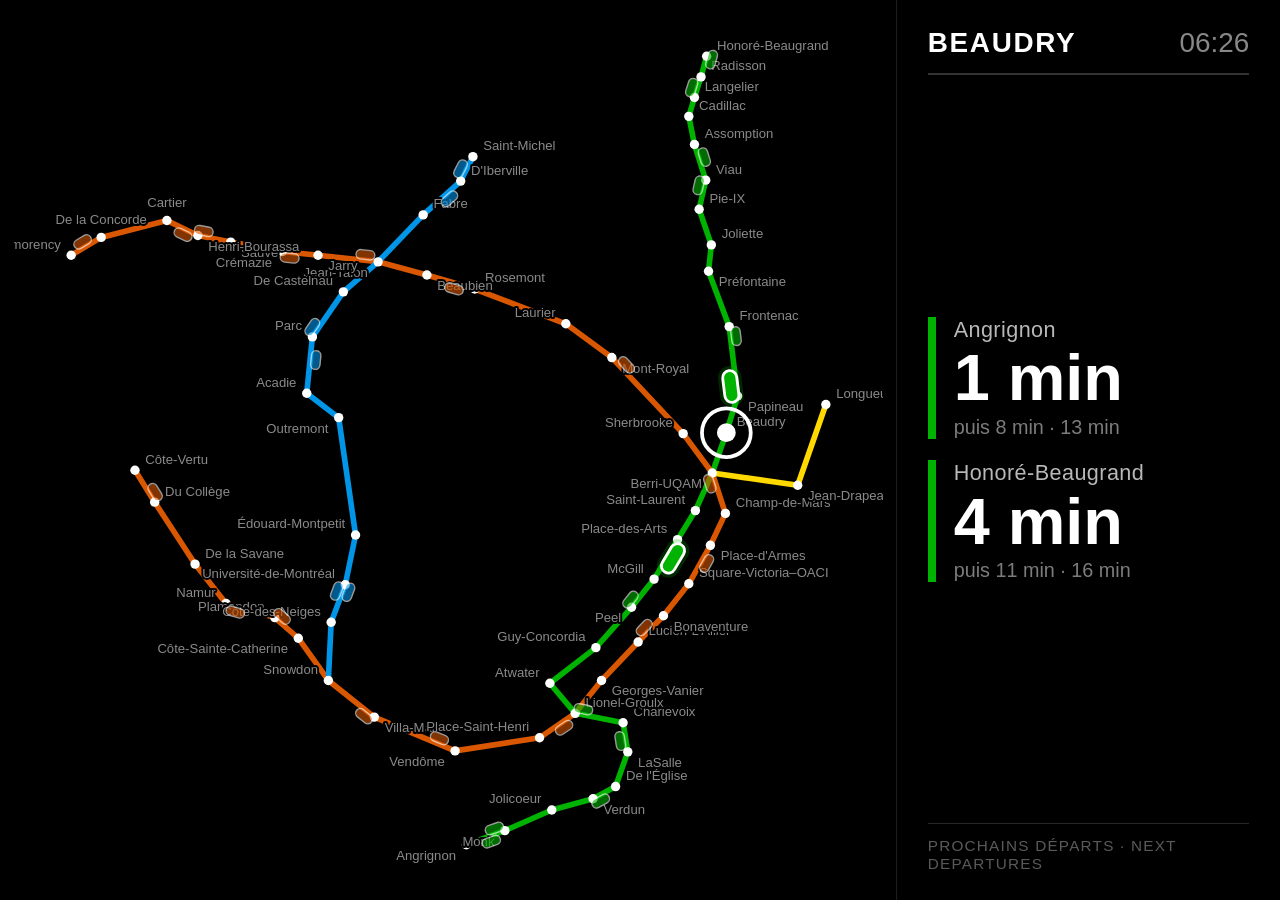
==== display.html @ d4028fa1 "Add station display view with live arrivals" ====
<!DOCTYPE html>
<html lang="fr">
<head>
<meta charset="utf-8">
<title>Métro de Montréal — affichage</title>
<link rel="stylesheet" href="css/display.css">
</head>
<body>
<div id="screen">
  <section id="mapside">
    <svg id="map" viewBox="0 0 1000 1000" preserveAspectRatio="xMidYMid meet"></svg>
  </section>

  <aside id="panel">
    <header>
      <div id="station-name">…</div>
      <div id="clock">--:--</div>
    </header>
    <div id="arrivals"></div>
    <footer>
      Prochains départs · Next departures
    </footer>
  </aside>
</div>
<script type="module" src="js/display.js"></script>
</body>
</html>
---- css/display.css ----
* { box-sizing: border-box; }

html, body {
  margin: 0;
  height: 100%;
  background: #000;
  color: #fff;
  font-family: "Segoe UI", Helvetica, Arial, sans-serif;
  overflow: hidden;
}

#screen {
  display: flex;
  height: 100vh;
}

/* ---------- Map ---------- */

#mapside {
  flex: 1;
  min-width: 0;
  display: flex;
  align-items: center;
  justify-content: center;
  padding: 1.5vh;
}

#map { width: 100%; height: 100%; }

#map text {
  paint-order: stroke;
  stroke: #000;
  stroke-width: 4px;
  stroke-linejoin: round;
  font-size: 14px !important;
  fill: #8a8a8a !important;
}

.you-are-here {
  animation: pulse 2.5s ease-in-out infinite;
}

@keyframes pulse {
  0%, 100% { r: 26; opacity: 1; }
  50%      { r: 34; opacity: 0.4; }
}

/* ---------- Arrivals panel ---------- */

#panel {
  width: 30vw;
  min-width: 340px;
  padding: 3vh 2.4vw;
  display: flex;
  flex-direction: column;
  border-left: 1px solid #1c1c1c;
}

#panel header {
  display: flex;
  justify-content: space-between;
  align-items: baseline;
  border-bottom: 2px solid #333;
  padding-bottom: 1.6vh;
}

#station-name {
  font-size: 3.1vh;
  font-weight: 700;
  letter-spacing: 0.06em;
}

#clock {
  font-size: 3.1vh;
  font-variant-numeric: tabular-nums;
  color: #888;
}

#arrivals {
  flex: 1;
  display: flex;
  flex-direction: column;
  justify-content: center;
  gap: 2.4vh;
}

.dir {
  border-left: 0.9vh solid var(--line);
  padding-left: 1.4vw;
}

.dest {
  font-size: 2.4vh;
  color: #b8b8b8;
  letter-spacing: 0.02em;
  margin-bottom: 0.4vh;
}

.first {
  font-size: 7.2vh;
  font-weight: 700;
  line-height: 1;
  font-variant-numeric: tabular-nums;
}

.first.boarding {
  color: var(--line);
  animation: blink 1.4s steps(2, start) infinite;
}

@keyframes blink { 50% { opacity: 0.35; } }

.rest {
  font-size: 2.2vh;
  color: #7c7c7c;
  margin-top: 0.5vh;
  font-variant-numeric: tabular-nums;
}

.closed {
  font-size: 4vh;
  color: #777;
  text-align: center;
}
.closed span {
  display: block;
  font-size: 2.2vh;
  color: #555;
  margin-top: 1vh;
}

#panel footer {
  border-top: 1px solid #262626;
  padding-top: 1.4vh;
  font-size: 1.7vh;
  color: #5a5a5a;
  letter-spacing: 0.08em;
  text-transform: uppercase;
}
/* Halo pulses when a train is about to arrive */
.imminent {
  animation: halo 1.1s ease-in-out infinite;
}

@keyframes halo {
  0%, 100% { opacity: 0.18; }
  50%      { opacity: 0.55; }
}
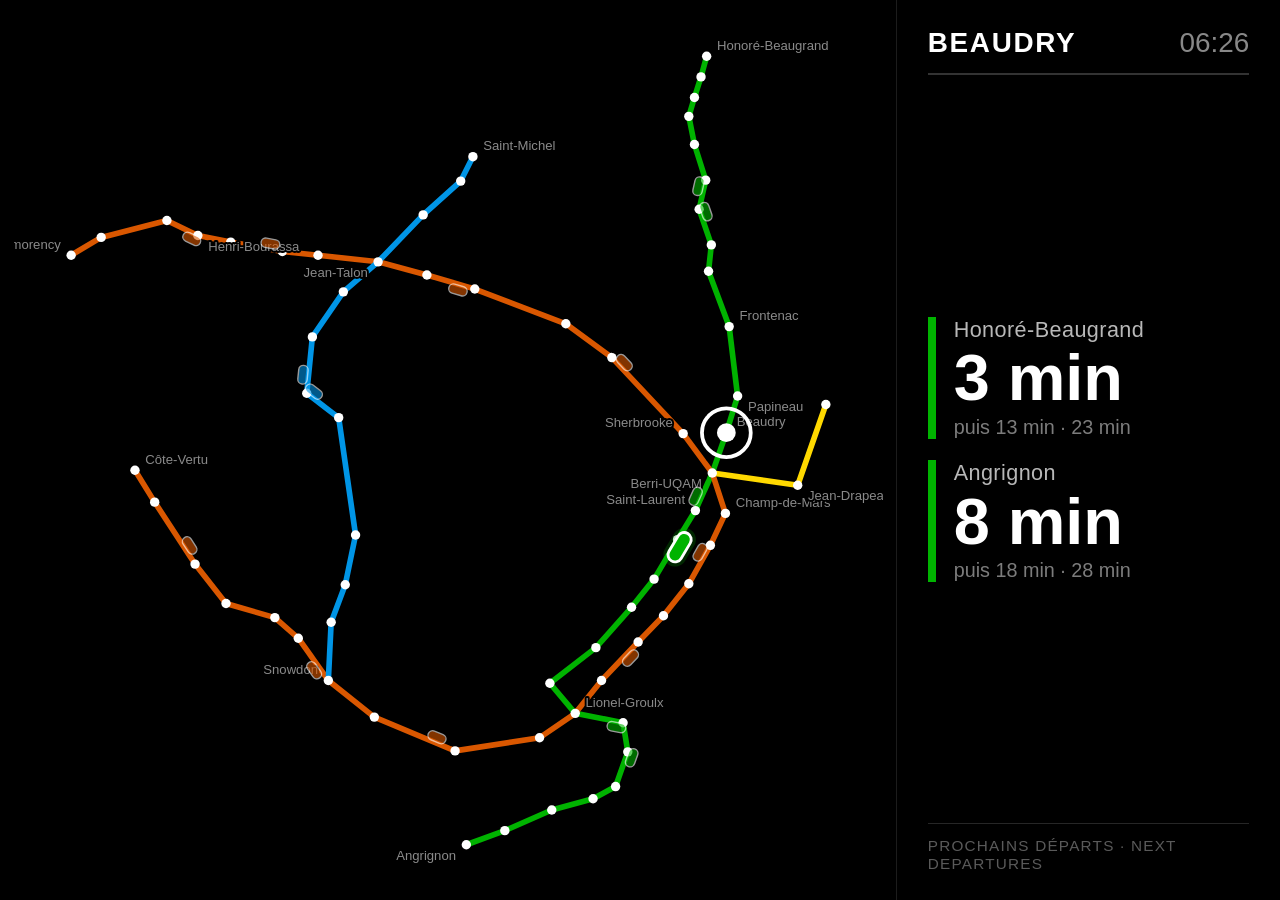
==== commit 58e083fb: "Show live STM service status and station notices" ====
--- a/display.html
+++ b/display.html
@@ -17,6 +17,7 @@
       <div id="clock">--:--</div>
     </header>
     <div id="arrivals"></div>
+    <div id="alerts"></div>
     <footer>
       Prochains départs · Next departures
     </footer>
--- a/css/display.css
+++ b/css/display.css
@@ -145,4 +145,43 @@
 @keyframes halo {
   0%, 100% { opacity: 0.18; }
   50%      { opacity: 0.55; }
+}
+
+/* ---------- Service status ---------- */
+
+.line-disrupted {
+  opacity: 0.3;
+  stroke-dasharray: 14 10;
+}
+
+#alerts {
+  border-top: 1px solid #262626;
+  margin-top: 1.6vh;
+  padding-top: 1.6vh;
+}
+
+#alerts:empty {
+  border-top: none;
+  margin-top: 0;
+  padding-top: 0;
+}
+
+.alert {
+  border-left: 0.7vh solid #e8b400;
+  padding-left: 1.1vw;
+  margin-bottom: 1.4vh;
+  font-size: 1.9vh;
+  line-height: 1.4;
+  color: #cfcfcf;
+}
+
+.alert.severe { border-left-color: #e03b3b; }
+
+.alert .line-name {
+  display: block;
+  font-size: 1.6vh;
+  color: #8a8a8a;
+  text-transform: uppercase;
+  letter-spacing: 0.07em;
+  margin-bottom: 0.3vh;
 }
